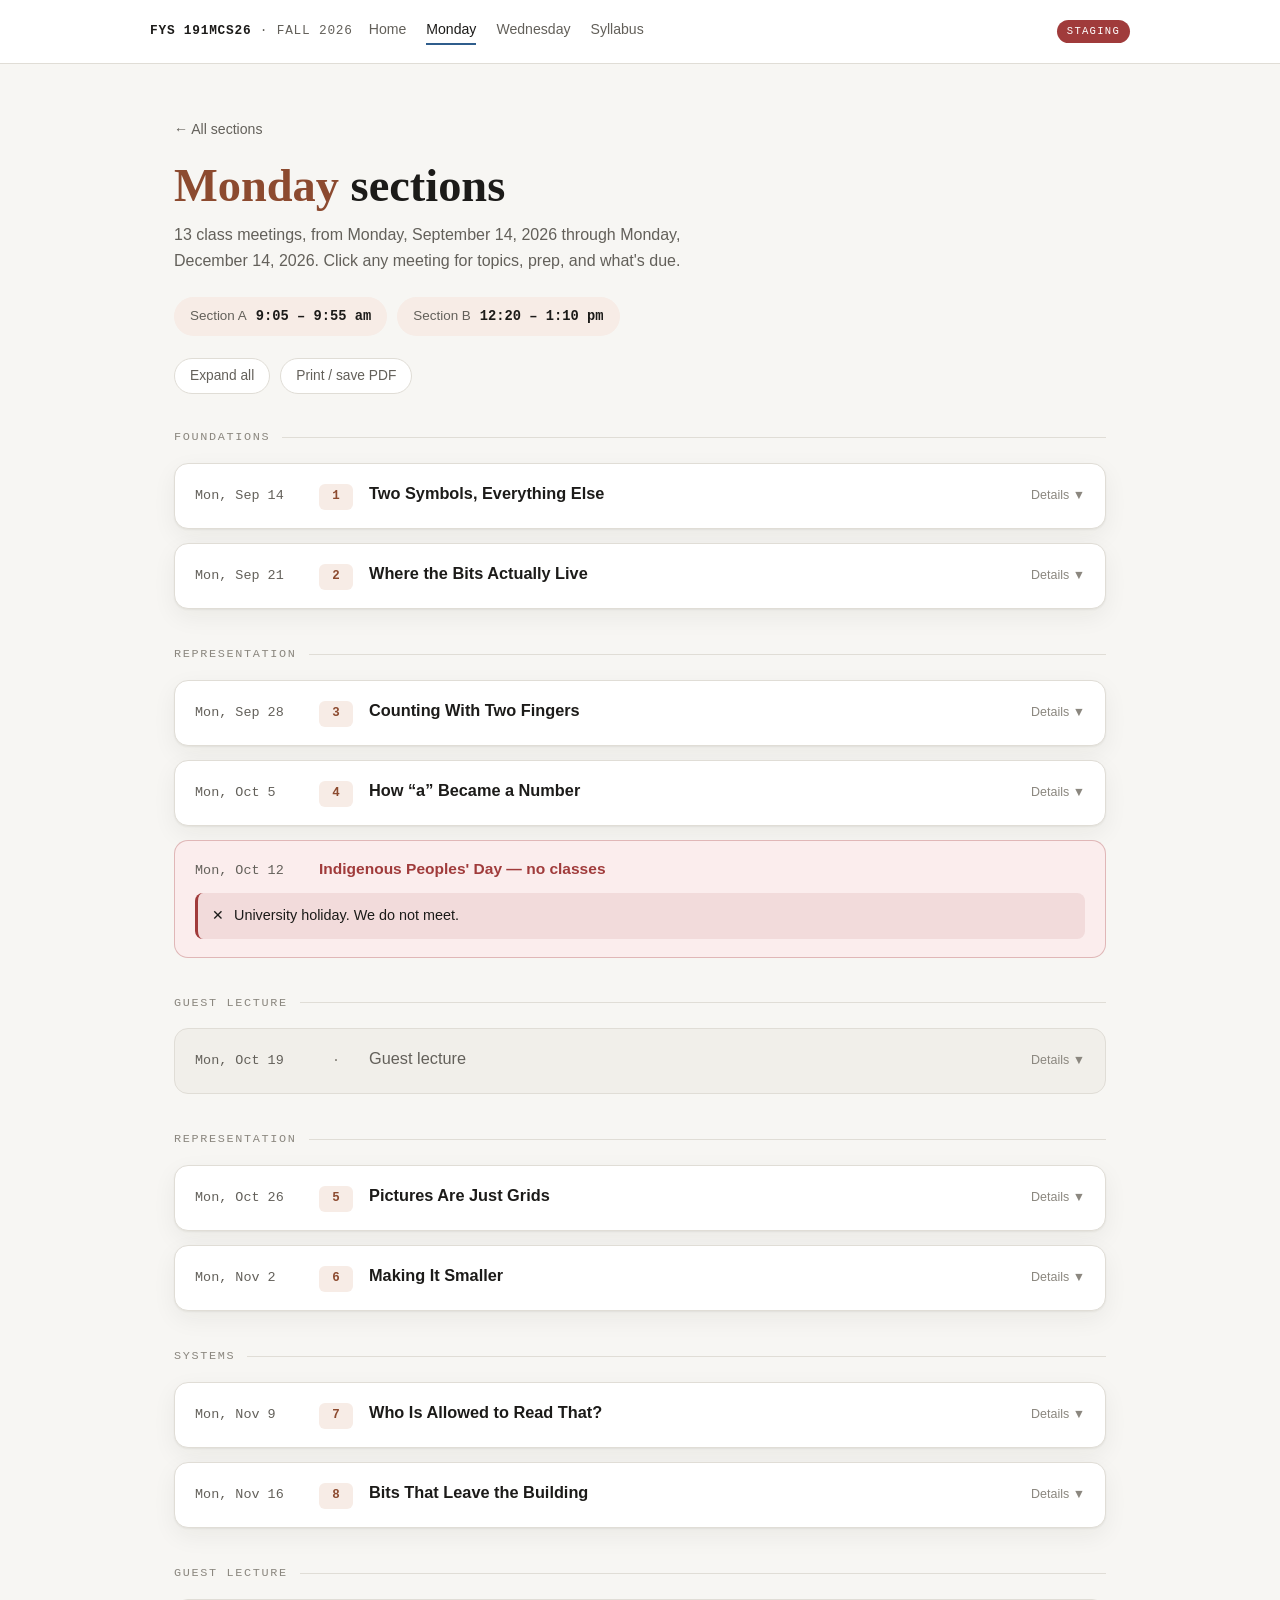
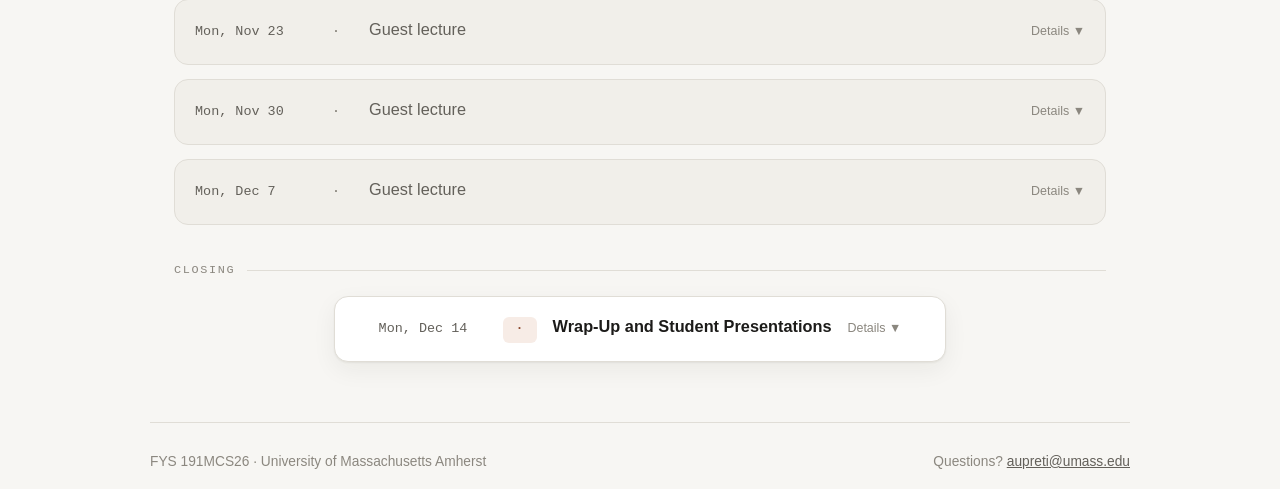
==== monday.html @ 6c26455e "Deploy from staging@684f2f5fcbba1eaefe98873b694d3899ca2a3c16" ====
<!DOCTYPE html>
<html lang="en">
<head>
  <meta charset="utf-8">
  <meta name="viewport" content="width=device-width, initial-scale=1">
  <title>Monday Schedule — FYS 191MCS26</title>
  <meta name="description" content="Meeting-by-meeting schedule for the Monday sections of FYS 191MCS26, Fall 2026.">
  <link rel="stylesheet" href="assets/style.css">
</head>
<body>

<header class="masthead">
  <div class="wrap masthead-inner">
    <a class="course-no" href="index.html">
      <strong data-course-number></strong> · <span data-semester></span>
    </a>
    <nav>
      <a href="index.html">Home</a>
      <a href="monday.html" aria-current="page">Monday</a>
      <a href="wednesday.html">Wednesday</a>
      <a href="syllabus.pdf" target="_blank" rel="noopener">Syllabus</a>
    </nav>
  </div>
</header>

<main class="wrap">

  <section class="day-header">
    <a class="backlink" href="index.html">← All sections</a>
    <h1><span class="dow" data-day-name></span> sections</h1>
    <p class="sub">
      <span data-day-count></span> class meetings, from
      <span data-day-first></span> through <span data-day-last></span>.
      Click any meeting for topics, prep, and what's due.
    </p>
    <div class="section-chips" data-sections></div>
    <div class="controls">
      <button type="button" data-expand-all>Expand all</button>
      <button type="button" onclick="window.print()">Print / save PDF</button>
    </div>
  </section>

  <div class="schedule" data-schedule="monday"></div>

</main>

<footer class="foot wrap">
  <span><span data-course-number></span> · <span data-institution></span></span>
  <span>Questions? <a data-instructor-email href="#"></a></span>
</footer>

<script src="assets/build.js"></script>
<script src="assets/course-data.js"></script>
<script src="assets/site.js"></script>
</body>
</html>
---- assets/style.css ----
/* ==========================================================================
   FYS 191MCS26 — site styles
   Light palette on :root, dark palette swapped under prefers-color-scheme.
   ========================================================================== */

:root {
  --bg:            #f7f6f3;
  --surface:       #ffffff;
  --surface-2:     #f1efea;
  --border:        #e0ddd6;
  --border-strong: #c9c5bb;

  --text:          #1c1b19;
  --text-muted:    #63605a;
  --text-faint:    #8b877f;

  --accent:        #2f5d8c;
  --accent-soft:   #e8f0f8;

  --mon:           #8c4a2f;
  --mon-soft:      #f7ece6;
  --wed:           #2f6b5d;
  --wed-soft:      #e6f2ef;

  --off:           #a03b3b;
  --off-soft:      #fbeded;

  --shadow:        0 1px 2px rgba(28, 27, 25, .06), 0 8px 24px rgba(28, 27, 25, .06);
  --shadow-lift:   0 2px 4px rgba(28, 27, 25, .08), 0 16px 40px rgba(28, 27, 25, .12);

  --radius:        14px;
  --radius-sm:     8px;

  --mono: ui-monospace, "SF Mono", SFMono-Regular, Menlo, Consolas, monospace;
  --sans: -apple-system, BlinkMacSystemFont, "Segoe UI", Inter, Helvetica, Arial, sans-serif;
  --serif: "Iowan Old Style", "Palatino Linotype", Palatino, Georgia, serif;
}

@media (prefers-color-scheme: dark) {
  :root {
    --bg:            #16161a;
    --surface:       #1e1e23;
    --surface-2:     #26262c;
    --border:        #33333b;
    --border-strong: #4a4a55;

    --text:          #ecebe8;
    --text-muted:    #a5a29c;
    --text-faint:    #7d7a74;

    --accent:        #7fb0dd;
    --accent-soft:   #1c2b39;

    --mon:           #e0a184;
    --mon-soft:      #33241d;
    --wed:           #7fc9b6;
    --wed-soft:      #1b2f2a;

    --off:           #e08c8c;
    --off-soft:      #331e1e;

    --shadow:        0 1px 2px rgba(0,0,0,.4), 0 8px 24px rgba(0,0,0,.35);
    --shadow-lift:   0 2px 4px rgba(0,0,0,.5), 0 16px 40px rgba(0,0,0,.5);
  }
}

* { box-sizing: border-box; }

html { -webkit-text-size-adjust: 100%; }

body {
  margin: 0;
  background: var(--bg);
  color: var(--text);
  font-family: var(--sans);
  font-size: 16px;
  line-height: 1.6;
  -webkit-font-smoothing: antialiased;
}

a { color: var(--accent); }

.wrap {
  max-width: 980px;
  margin: 0 auto;
  padding: 0 24px;
}

/* ---------- Site header ---------- */

.masthead {
  border-bottom: 1px solid var(--border);
  background: var(--surface);
}

.masthead-inner {
  display: flex;
  align-items: baseline;
  justify-content: space-between;
  gap: 16px;
  flex-wrap: wrap;
  padding: 18px 0;
}

.masthead .course-no {
  font-family: var(--mono);
  font-size: .8rem;
  letter-spacing: .06em;
  text-transform: uppercase;
  color: var(--text-muted);
  text-decoration: none;
}

.masthead .course-no strong { color: var(--text); font-weight: 600; }

.masthead nav {
  display: flex;
  gap: 20px;
  font-size: .88rem;
}

.masthead nav a {
  color: var(--text-muted);
  text-decoration: none;
  padding-bottom: 2px;
  border-bottom: 2px solid transparent;
}

.masthead nav a:hover { color: var(--text); }
.masthead nav a[aria-current="page"] {
  color: var(--text);
  border-bottom-color: var(--accent);
}

/* ---------- Hero ---------- */

.hero { padding: 68px 0 44px; }

.eyebrow {
  font-family: var(--mono);
  font-size: .78rem;
  letter-spacing: .14em;
  text-transform: uppercase;
  color: var(--text-faint);
  margin: 0 0 14px;
}

.hero h1 {
  font-family: var(--serif);
  font-size: clamp(2.1rem, 6vw, 3.4rem);
  line-height: 1.1;
  letter-spacing: -.01em;
  font-weight: 600;
  margin: 0 0 18px;
  max-width: 18ch;
}

.hero .blurb {
  font-size: 1.12rem;
  color: var(--text-muted);
  max-width: 58ch;
  margin: 0 0 8px;
}

.hero .meta {
  margin-top: 26px;
  display: flex;
  flex-wrap: wrap;
  gap: 8px 28px;
  font-size: .92rem;
  color: var(--text-muted);
}

.hero .meta span strong {
  color: var(--text);
  font-weight: 600;
}

/* ---------- Day chooser (home) ---------- */

.chooser-label {
  font-family: var(--mono);
  font-size: .78rem;
  letter-spacing: .14em;
  text-transform: uppercase;
  color: var(--text-faint);
  margin: 0 0 16px;
}

.chooser {
  display: grid;
  grid-template-columns: repeat(auto-fit, minmax(280px, 1fr));
  gap: 20px;
  padding-bottom: 12px;
}

.day-card {
  display: block;
  position: relative;
  text-decoration: none;
  color: inherit;
  background: var(--surface);
  border: 1px solid var(--border);
  border-radius: var(--radius);
  padding: 30px 28px 26px;
  box-shadow: var(--shadow);
  transition: transform .16s ease, box-shadow .16s ease, border-color .16s ease;
  overflow: hidden;
}

.day-card::before {
  content: "";
  position: absolute;
  inset: 0 0 auto 0;
  height: 4px;
  background: var(--card-accent);
}

.day-card:hover,
.day-card:focus-visible {
  transform: translateY(-3px);
  box-shadow: var(--shadow-lift);
  border-color: var(--border-strong);
}

.day-card:focus-visible { outline: 2px solid var(--card-accent); outline-offset: 3px; }

.day-card.mon { --card-accent: var(--mon); --card-soft: var(--mon-soft); }
.day-card.wed { --card-accent: var(--wed); --card-soft: var(--wed-soft); }

.day-card .day-name {
  font-family: var(--serif);
  font-size: 2rem;
  font-weight: 600;
  line-height: 1.1;
  margin: 0 0 4px;
  color: var(--card-accent);
}

.day-card .day-sub {
  font-size: .88rem;
  color: var(--text-muted);
  margin: 0 0 20px;
}

.day-card ul {
  list-style: none;
  margin: 0 0 22px;
  padding: 0;
  display: grid;
  gap: 8px;
}

.day-card li {
  display: flex;
  align-items: baseline;
  justify-content: space-between;
  gap: 12px;
  background: var(--card-soft);
  border-radius: var(--radius-sm);
  padding: 9px 12px;
  font-size: .92rem;
}

.day-card li .sect { color: var(--text-muted); }
.day-card li .time { font-family: var(--mono); font-size: .86rem; color: var(--text); }

.day-card .go {
  display: inline-flex;
  align-items: center;
  gap: 7px;
  font-size: .92rem;
  font-weight: 600;
  color: var(--card-accent);
}

.day-card .go .arrow { transition: transform .16s ease; }
.day-card:hover .go .arrow { transform: translateX(4px); }

/* ---------- Generic sections ---------- */

section.block { padding: 46px 0; }
section.block + section.block { border-top: 1px solid var(--border); }

h2.section-title {
  font-family: var(--serif);
  font-size: 1.5rem;
  font-weight: 600;
  margin: 0 0 6px;
}

.section-note {
  color: var(--text-muted);
  font-size: .95rem;
  margin: 0 0 24px;
  max-width: 62ch;
}

/* ---------- Key dates ---------- */

.keydates {
  list-style: none;
  margin: 0;
  padding: 0;
  display: grid;
  grid-template-columns: repeat(auto-fit, minmax(240px, 1fr));
  gap: 1px;
  background: var(--border);
  border: 1px solid var(--border);
  border-radius: var(--radius);
  overflow: hidden;
}

.keydates li {
  background: var(--surface);
  padding: 16px 18px;
}

.keydates .kd-date {
  font-family: var(--mono);
  font-size: .8rem;
  color: var(--accent);
  display: block;
  margin-bottom: 3px;
}

.keydates .kd-label { font-size: .93rem; color: var(--text); }

/* ---------- Schedule page header ---------- */

.day-header { padding: 52px 0 34px; }

.day-header h1 {
  font-family: var(--serif);
  font-size: clamp(2rem, 5vw, 2.9rem);
  font-weight: 600;
  margin: 0 0 10px;
  line-height: 1.12;
}

.day-header h1 .dow { color: var(--day-accent); }

.day-header .sub { color: var(--text-muted); margin: 0 0 24px; max-width: 60ch; }

.section-chips { display: flex; flex-wrap: wrap; gap: 10px; }

.chip {
  display: inline-flex;
  align-items: baseline;
  gap: 9px;
  background: var(--day-soft);
  color: var(--text);
  border: 1px solid transparent;
  border-radius: 999px;
  padding: 7px 15px;
  font-size: .9rem;
}

.chip .chip-label { color: var(--text-muted); font-size: .84rem; }
.chip .chip-time { font-family: var(--mono); font-size: .86rem; font-weight: 600; }

.day-page.mon { --day-accent: var(--mon); --day-soft: var(--mon-soft); }
.day-page.wed { --day-accent: var(--wed); --day-soft: var(--wed-soft); }

.controls {
  display: flex;
  gap: 10px;
  margin-top: 22px;
  flex-wrap: wrap;
}

.controls button {
  font: inherit;
  font-size: .86rem;
  color: var(--text-muted);
  background: var(--surface);
  border: 1px solid var(--border);
  border-radius: 999px;
  padding: 6px 15px;
  cursor: pointer;
  transition: border-color .15s ease, color .15s ease;
}

.controls button:hover {
  color: var(--text);
  border-color: var(--border-strong);
}

.controls button:focus-visible {
  outline: 2px solid var(--day-accent);
  outline-offset: 2px;
}

.backlink {
  display: inline-block;
  font-size: .88rem;
  color: var(--text-muted);
  text-decoration: none;
  margin-bottom: 20px;
}
.backlink:hover { color: var(--text); }

/* ---------- Schedule ---------- */

.schedule { display: grid; gap: 14px; padding-bottom: 60px; }

.unit-head {
  font-family: var(--mono);
  font-size: .74rem;
  letter-spacing: .14em;
  text-transform: uppercase;
  color: var(--text-faint);
  margin: 22px 0 2px;
  display: flex;
  align-items: center;
  gap: 12px;
}
.unit-head::after {
  content: "";
  flex: 1;
  height: 1px;
  background: var(--border);
}
.schedule > .unit-head:first-child { margin-top: 0; }

.meeting {
  background: var(--surface);
  border: 1px solid var(--border);
  border-radius: var(--radius);
  box-shadow: var(--shadow);
  overflow: hidden;
}

.meeting > summary {
  display: grid;
  grid-template-columns: 108px 34px 1fr auto;
  align-items: baseline;
  gap: 16px;
  padding: 18px 20px;
  cursor: pointer;
  list-style: none;
}

.meeting > summary::-webkit-details-marker { display: none; }
.meeting > summary:hover { background: var(--surface-2); }
.meeting > summary:focus-visible { outline: 2px solid var(--day-accent); outline-offset: -2px; }

.m-date {
  font-family: var(--mono);
  font-size: .84rem;
  color: var(--text-muted);
  white-space: nowrap;
}

.m-num {
  font-family: var(--mono);
  font-size: .78rem;
  font-weight: 600;
  color: var(--day-accent);
  background: var(--day-soft);
  border-radius: 6px;
  padding: 3px 0;
  text-align: center;
}

.m-title { font-weight: 600; font-size: 1.02rem; line-height: 1.35; }

.m-toggle {
  font-size: .78rem;
  color: var(--text-faint);
  white-space: nowrap;
}
.meeting[open] .m-toggle::after { content: "Hide ▲"; }
.meeting:not([open]) .m-toggle::after { content: "Details ▼"; }

.m-body {
  padding: 4px 20px 22px;
  border-top: 1px solid var(--border);
  margin-top: -1px;
}

.m-body .m-summary {
  color: var(--text-muted);
  margin: 16px 0 18px;
  max-width: 68ch;
}

.m-topics {
  margin: 0 0 18px;
  padding: 0;
  list-style: none;
  display: flex;
  flex-wrap: wrap;
  gap: 8px;
}

.m-topics li {
  background: var(--surface-2);
  border: 1px solid var(--border);
  border-radius: 999px;
  padding: 4px 12px;
  font-size: .84rem;
  color: var(--text-muted);
}

.m-fields {
  display: grid;
  grid-template-columns: repeat(auto-fit, minmax(240px, 1fr));
  gap: 14px;
}

.m-field {
  background: var(--surface-2);
  border-radius: var(--radius-sm);
  padding: 13px 15px;
}

.m-field .fl {
  display: block;
  font-family: var(--mono);
  font-size: .7rem;
  letter-spacing: .1em;
  text-transform: uppercase;
  color: var(--text-faint);
  margin-bottom: 5px;
}

.m-field .fv { font-size: .93rem; }

/* Slides: view in browser (primary) + download the .pptx (secondary) */
.m-actions {
  display: flex;
  align-items: center;
  gap: 16px;
  flex-wrap: wrap;
  margin: 0;
}

.m-slides-alt {
  font-size: .84rem;
  color: var(--text-muted);
  text-decoration: none;
  border-bottom: 1px solid var(--border-strong);
  padding-bottom: 1px;
}

.m-slides-alt:hover { color: var(--text); border-bottom-color: var(--text); }

/* Production-only marker on decks students can't see yet */
.m-unpub {
  font-family: var(--mono);
  font-size: .7rem;
  letter-spacing: .08em;
  text-transform: uppercase;
  color: var(--off);
  background: var(--off-soft);
  border-radius: 999px;
  padding: 4px 10px;
}

/* Production-only build badge in the masthead */
.build-badge {
  font-family: var(--mono);
  font-size: .66rem;
  letter-spacing: .12em;
  text-transform: uppercase;
  color: var(--surface);
  background: var(--off);
  border-radius: 999px;
  padding: 3px 10px;
  margin-left: auto;
}

.m-slides {
  display: inline-flex;
  align-items: center;
  gap: 9px;
  text-decoration: none;
  font-size: .9rem;
  font-weight: 600;
  color: var(--day-accent);
  background: var(--day-soft);
  border: 1px solid transparent;
  border-radius: var(--radius-sm);
  padding: 9px 16px;
  transition: border-color .15s ease, transform .15s ease;
}

.m-slides:hover {
  border-color: var(--day-accent);
  transform: translateY(-1px);
}

.m-slides:focus-visible { outline: 2px solid var(--day-accent); outline-offset: 2px; }
.m-slides-icon { font-size: 1rem; line-height: 1; }

/* Guest lectures and the wrap-up sit quieter than taught classes */
.meeting.guest { background: var(--surface-2); box-shadow: none; }
.meeting.guest .m-num { color: var(--text-faint); background: transparent; }
.m-title.is-tbd { color: var(--text-muted); font-weight: 500; }
.meeting.guest .m-summary { margin-bottom: 0; }

/* Callout note on a meeting */
.m-note {
  display: flex;
  gap: 10px;
  align-items: flex-start;
  background: var(--accent-soft);
  border-left: 3px solid var(--accent);
  border-radius: var(--radius-sm);
  padding: 11px 14px;
  font-size: .9rem;
  margin: 0 20px 18px;
}
.meeting:not([open]) .m-note { margin-top: 0; margin-bottom: 18px; }
.m-note .m-note-icon { flex: none; }

/* Days off */
.meeting.off {
  background: var(--off-soft);
  border-color: color-mix(in srgb, var(--off) 30%, transparent);
  box-shadow: none;
}

.meeting.off > summary { grid-template-columns: 108px 1fr; cursor: default; }
.meeting.off > summary:hover { background: transparent; }
.meeting.off .m-title { color: var(--off); font-weight: 600; font-size: .97rem; }
.meeting.off .m-note {
  background: color-mix(in srgb, var(--off) 10%, transparent);
  border-left-color: var(--off);
  margin-top: -6px;
}

/* ---------- Footer ---------- */

.foot {
  border-top: 1px solid var(--border);
  padding: 28px 0 44px;
  font-size: .86rem;
  color: var(--text-faint);
  display: flex;
  flex-wrap: wrap;
  gap: 8px 24px;
  justify-content: space-between;
}

.foot a { color: var(--text-muted); }

/* ---------- Responsive ---------- */

@media (max-width: 640px) {
  .wrap { padding: 0 18px; }
  .hero { padding: 46px 0 32px; }

  .meeting > summary {
    grid-template-columns: 40px 1fr;
    grid-template-areas:
      "num  date"
      "num  title"
      "num  toggle";
    gap: 4px 14px;
    row-gap: 2px;
  }
  .meeting > summary .m-num    { grid-area: num; align-self: start; padding: 4px 0; }
  .meeting > summary .m-date   { grid-area: date; }
  .meeting > summary .m-title  { grid-area: title; }
  .meeting > summary .m-toggle { grid-area: toggle; margin-top: 6px; }

  .meeting.off > summary {
    grid-template-columns: 1fr;
    grid-template-areas: "date" "title";
  }
}

/* Printing: schedule.js opens every <details> before the print dialog,
   so the full schedule prints out as a plain handout. */
@media print {
  body { background: #fff; }
  .masthead nav, .m-toggle, .backlink, .foot, .controls { display: none; }
  .meeting { break-inside: avoid; box-shadow: none; border-color: #ccc; }
  .meeting > summary { cursor: default; }
}
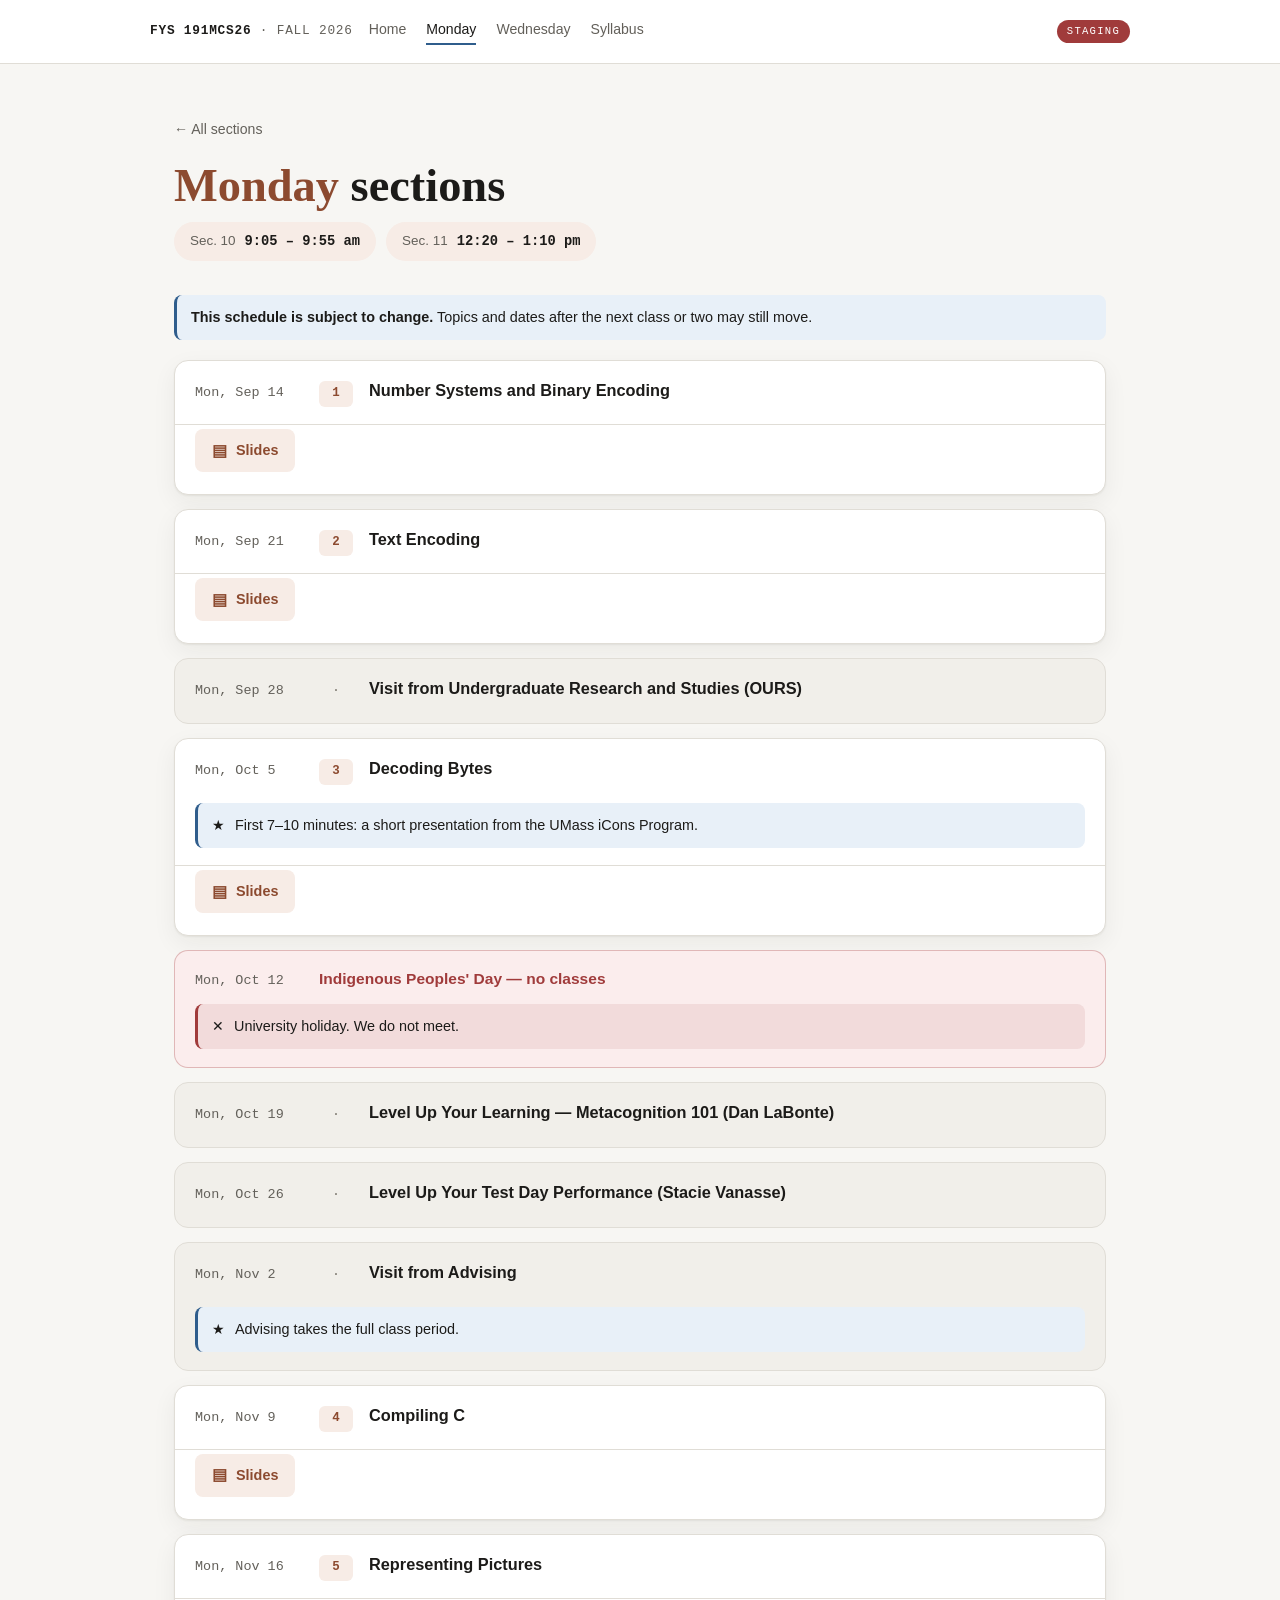
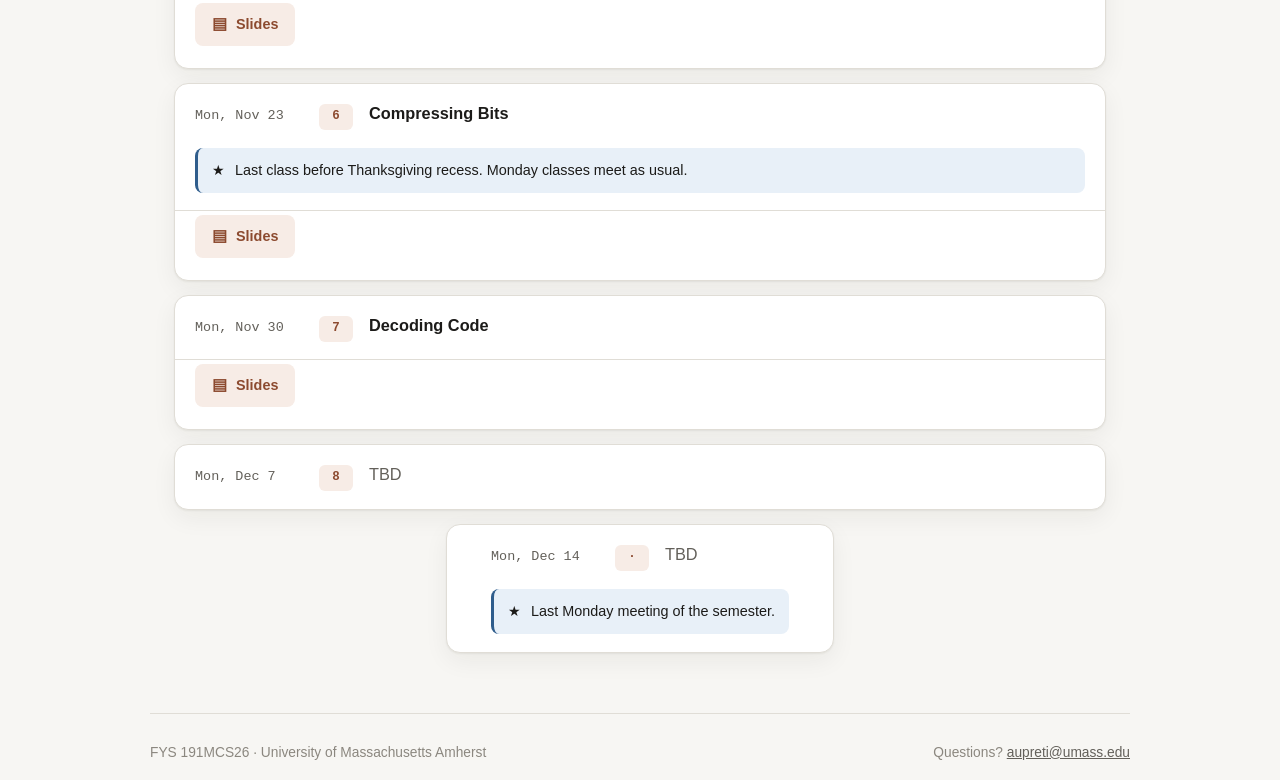
==== commit 16b7681a: "Deploy from staging@2860800aab2f57a47a60e584282ba1333e48ffc4" ====
--- a/monday.html
+++ b/monday.html
@@ -5,7 +5,7 @@
   <meta name="viewport" content="width=device-width, initial-scale=1">
   <title>Monday Schedule — FYS 191MCS26</title>
   <meta name="description" content="Meeting-by-meeting schedule for the Monday sections of FYS 191MCS26, Fall 2026.">
-  <link rel="stylesheet" href="assets/style.css">
+  <link rel="stylesheet" href="assets/style.css?v=2a5af34337">
 </head>
 <body>
 
@@ -18,7 +18,7 @@
       <a href="index.html">Home</a>
       <a href="monday.html" aria-current="page">Monday</a>
       <a href="wednesday.html">Wednesday</a>
-      <a href="syllabus.pdf" target="_blank" rel="noopener">Syllabus</a>
+      <a href="#" data-syllabus-link>Syllabus</a>
     </nav>
   </div>
 </header>
@@ -28,17 +28,13 @@
   <section class="day-header">
     <a class="backlink" href="index.html">← All sections</a>
     <h1><span class="dow" data-day-name></span> sections</h1>
-    <p class="sub">
-      <span data-day-count></span> class meetings, from
-      <span data-day-first></span> through <span data-day-last></span>.
-      Click any meeting for topics, prep, and what's due.
-    </p>
     <div class="section-chips" data-sections></div>
-    <div class="controls">
-      <button type="button" data-expand-all>Expand all</button>
-      <button type="button" onclick="window.print()">Print / save PDF</button>
-    </div>
   </section>
+
+  <p class="schedule-notice">
+    <strong>This schedule is subject to change.</strong>
+    Topics and dates after the next class or two may still move.
+  </p>
 
   <div class="schedule" data-schedule="monday"></div>
 
@@ -49,8 +45,8 @@
   <span>Questions? <a data-instructor-email href="#"></a></span>
 </footer>
 
-<script src="assets/build.js"></script>
-<script src="assets/course-data.js"></script>
-<script src="assets/site.js"></script>
+<script src="assets/build.js?v=02f8322713"></script>
+<script src="assets/course-data.js?v=0dd8fc86b4"></script>
+<script src="assets/site.js?v=97d7180c7f"></script>
 </body>
 </html>
--- a/assets/style.css
+++ b/assets/style.css
@@ -340,7 +340,6 @@
 
 .day-header h1 .dow { color: var(--day-accent); }
 
-.day-header .sub { color: var(--text-muted); margin: 0 0 24px; max-width: 60ch; }
 
 .section-chips { display: flex; flex-wrap: wrap; gap: 10px; }
 
@@ -362,35 +361,6 @@
 .day-page.mon { --day-accent: var(--mon); --day-soft: var(--mon-soft); }
 .day-page.wed { --day-accent: var(--wed); --day-soft: var(--wed-soft); }
 
-.controls {
-  display: flex;
-  gap: 10px;
-  margin-top: 22px;
-  flex-wrap: wrap;
-}
-
-.controls button {
-  font: inherit;
-  font-size: .86rem;
-  color: var(--text-muted);
-  background: var(--surface);
-  border: 1px solid var(--border);
-  border-radius: 999px;
-  padding: 6px 15px;
-  cursor: pointer;
-  transition: border-color .15s ease, color .15s ease;
-}
-
-.controls button:hover {
-  color: var(--text);
-  border-color: var(--border-strong);
-}
-
-.controls button:focus-visible {
-  outline: 2px solid var(--day-accent);
-  outline-offset: 2px;
-}
-
 .backlink {
   display: inline-block;
   font-size: .88rem;
@@ -431,19 +401,13 @@
   overflow: hidden;
 }
 
-.meeting > summary {
+.meeting > .m-head {
   display: grid;
-  grid-template-columns: 108px 34px 1fr auto;
+  grid-template-columns: 108px 34px 1fr;
   align-items: baseline;
   gap: 16px;
   padding: 18px 20px;
-  cursor: pointer;
-  list-style: none;
-}
-
-.meeting > summary::-webkit-details-marker { display: none; }
-.meeting > summary:hover { background: var(--surface-2); }
-.meeting > summary:focus-visible { outline: 2px solid var(--day-accent); outline-offset: -2px; }
+}
 
 .m-date {
   font-family: var(--mono);
@@ -465,14 +429,6 @@
 
 .m-title { font-weight: 600; font-size: 1.02rem; line-height: 1.35; }
 
-.m-toggle {
-  font-size: .78rem;
-  color: var(--text-faint);
-  white-space: nowrap;
-}
-.meeting[open] .m-toggle::after { content: "Hide ▲"; }
-.meeting:not([open]) .m-toggle::after { content: "Details ▼"; }
-
 .m-body {
   padding: 4px 20px 22px;
   border-top: 1px solid var(--border);
@@ -483,24 +439,6 @@
   color: var(--text-muted);
   margin: 16px 0 18px;
   max-width: 68ch;
-}
-
-.m-topics {
-  margin: 0 0 18px;
-  padding: 0;
-  list-style: none;
-  display: flex;
-  flex-wrap: wrap;
-  gap: 8px;
-}
-
-.m-topics li {
-  background: var(--surface-2);
-  border: 1px solid var(--border);
-  border-radius: 999px;
-  padding: 4px 12px;
-  font-size: .84rem;
-  color: var(--text-muted);
 }
 
 .m-fields {
@@ -612,8 +550,19 @@
   font-size: .9rem;
   margin: 0 20px 18px;
 }
-.meeting:not([open]) .m-note { margin-top: 0; margin-bottom: 18px; }
 .m-note .m-note-icon { flex: none; }
+
+/* Standing notice above a day's schedule. Same visual family as .m-note, but
+   full width and outside any meeting row. */
+.schedule-notice {
+  background: var(--accent-soft);
+  border-left: 3px solid var(--accent);
+  border-radius: var(--radius-sm);
+  padding: 11px 14px;
+  font-size: .9rem;
+  margin: 0 0 20px;
+}
+.schedule-notice strong { font-weight: 700; }
 
 /* Days off */
 .meeting.off {
@@ -622,8 +571,7 @@
   box-shadow: none;
 }
 
-.meeting.off > summary { grid-template-columns: 108px 1fr; cursor: default; }
-.meeting.off > summary:hover { background: transparent; }
+.meeting.off > .m-head { grid-template-columns: 108px 1fr; }
 .meeting.off .m-title { color: var(--off); font-weight: 600; font-size: .97rem; }
 .meeting.off .m-note {
   background: color-mix(in srgb, var(--off) 10%, transparent);
@@ -652,31 +600,28 @@
   .wrap { padding: 0 18px; }
   .hero { padding: 46px 0 32px; }
 
-  .meeting > summary {
+  .meeting > .m-head {
     grid-template-columns: 40px 1fr;
     grid-template-areas:
       "num  date"
-      "num  title"
-      "num  toggle";
+      "num  title";
     gap: 4px 14px;
     row-gap: 2px;
   }
-  .meeting > summary .m-num    { grid-area: num; align-self: start; padding: 4px 0; }
-  .meeting > summary .m-date   { grid-area: date; }
-  .meeting > summary .m-title  { grid-area: title; }
-  .meeting > summary .m-toggle { grid-area: toggle; margin-top: 6px; }
-
-  .meeting.off > summary {
+  .meeting > .m-head .m-num   { grid-area: num; align-self: start; padding: 4px 0; }
+  .meeting > .m-head .m-date  { grid-area: date; }
+  .meeting > .m-head .m-title { grid-area: title; }
+
+  .meeting.off > .m-head {
     grid-template-columns: 1fr;
     grid-template-areas: "date" "title";
   }
 }
 
-/* Printing: schedule.js opens every <details> before the print dialog,
-   so the full schedule prints out as a plain handout. */
+/* Printing: every row is always visible, so the full schedule prints out as a
+   plain handout with nothing to expand first. */
 @media print {
   body { background: #fff; }
-  .masthead nav, .m-toggle, .backlink, .foot, .controls { display: none; }
+  .masthead nav, .backlink, .foot { display: none; }
   .meeting { break-inside: avoid; box-shadow: none; border-color: #ccc; }
-  .meeting > summary { cursor: default; }
-}
+}
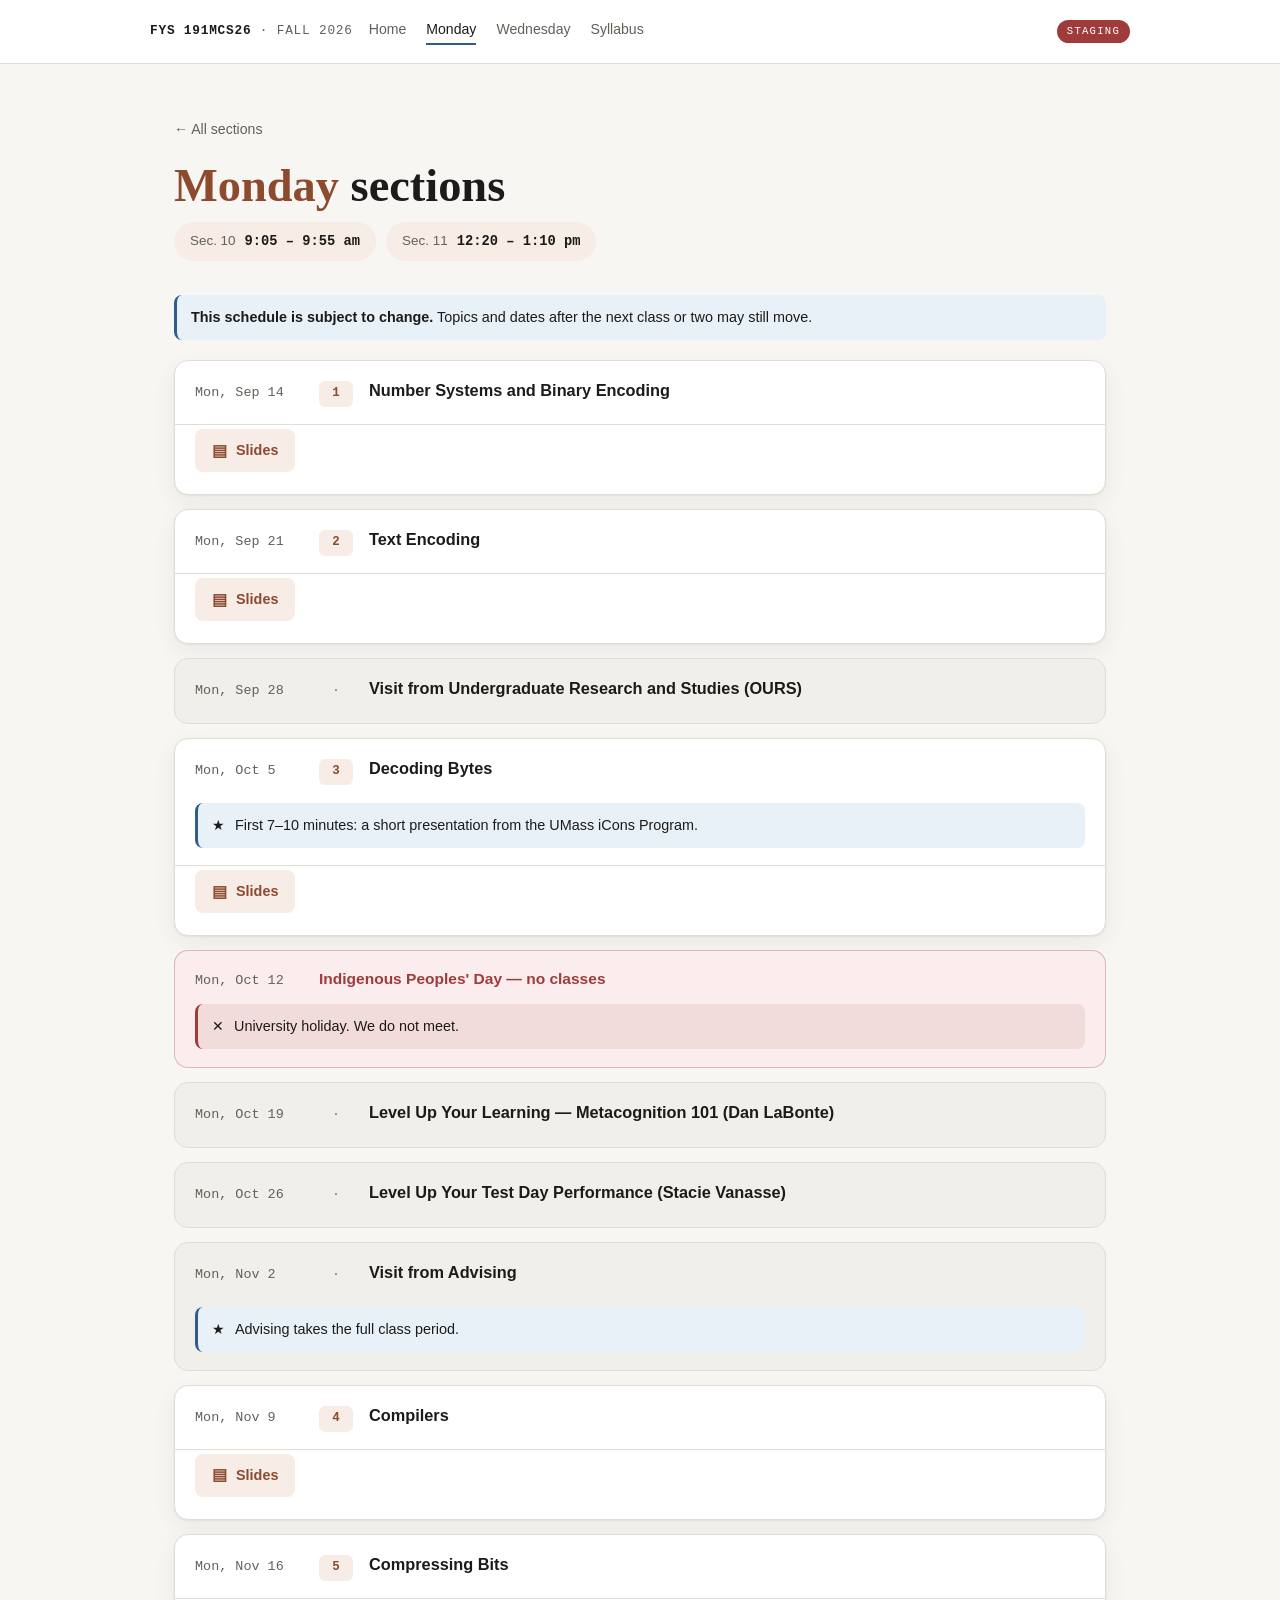
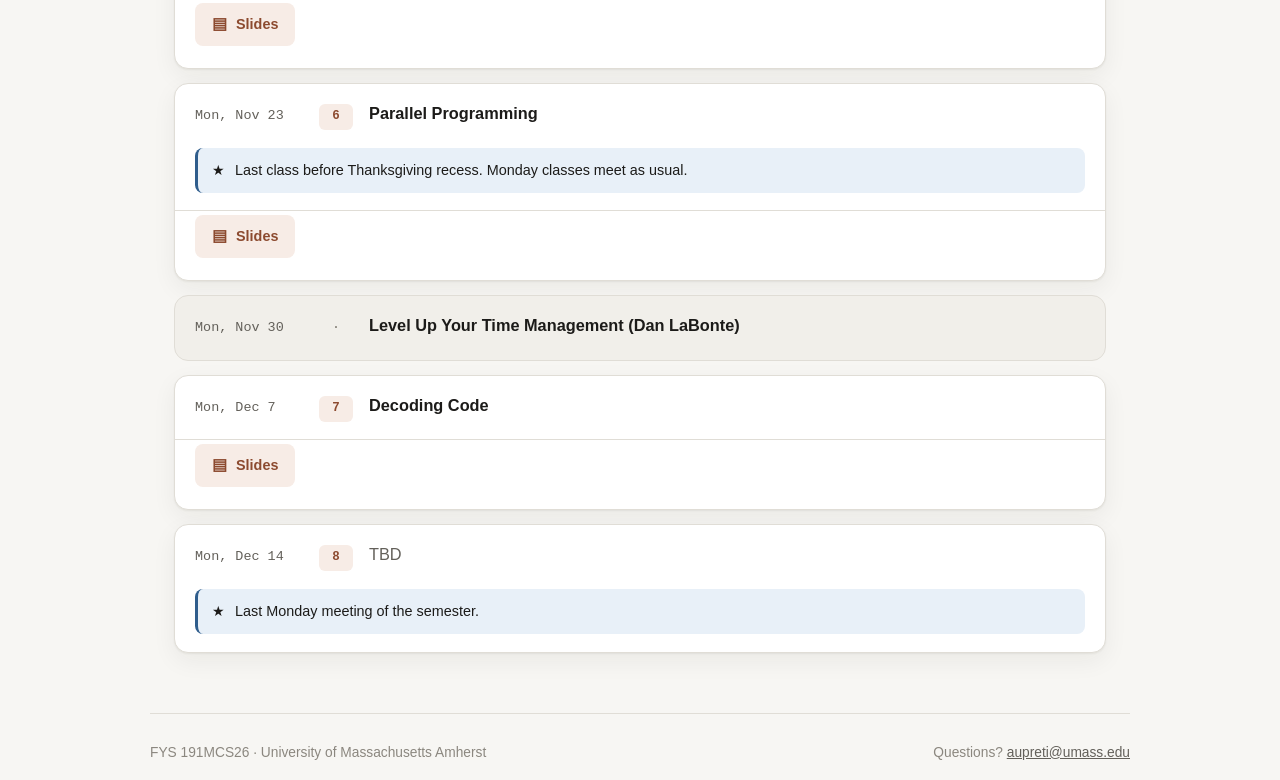
==== commit 4b2f6d51: "Deploy from staging@d3aa2f77c9c1c2e3b5e2f9e29fe5e72b08f8d368" ====
--- a/monday.html
+++ b/monday.html
@@ -46,7 +46,7 @@
 </footer>
 
 <script src="assets/build.js?v=02f8322713"></script>
-<script src="assets/course-data.js?v=0dd8fc86b4"></script>
-<script src="assets/site.js?v=97d7180c7f"></script>
+<script src="assets/course-data.js?v=b9cfbca0ce"></script>
+<script src="assets/site.js?v=e9295c8b87"></script>
 </body>
 </html>
